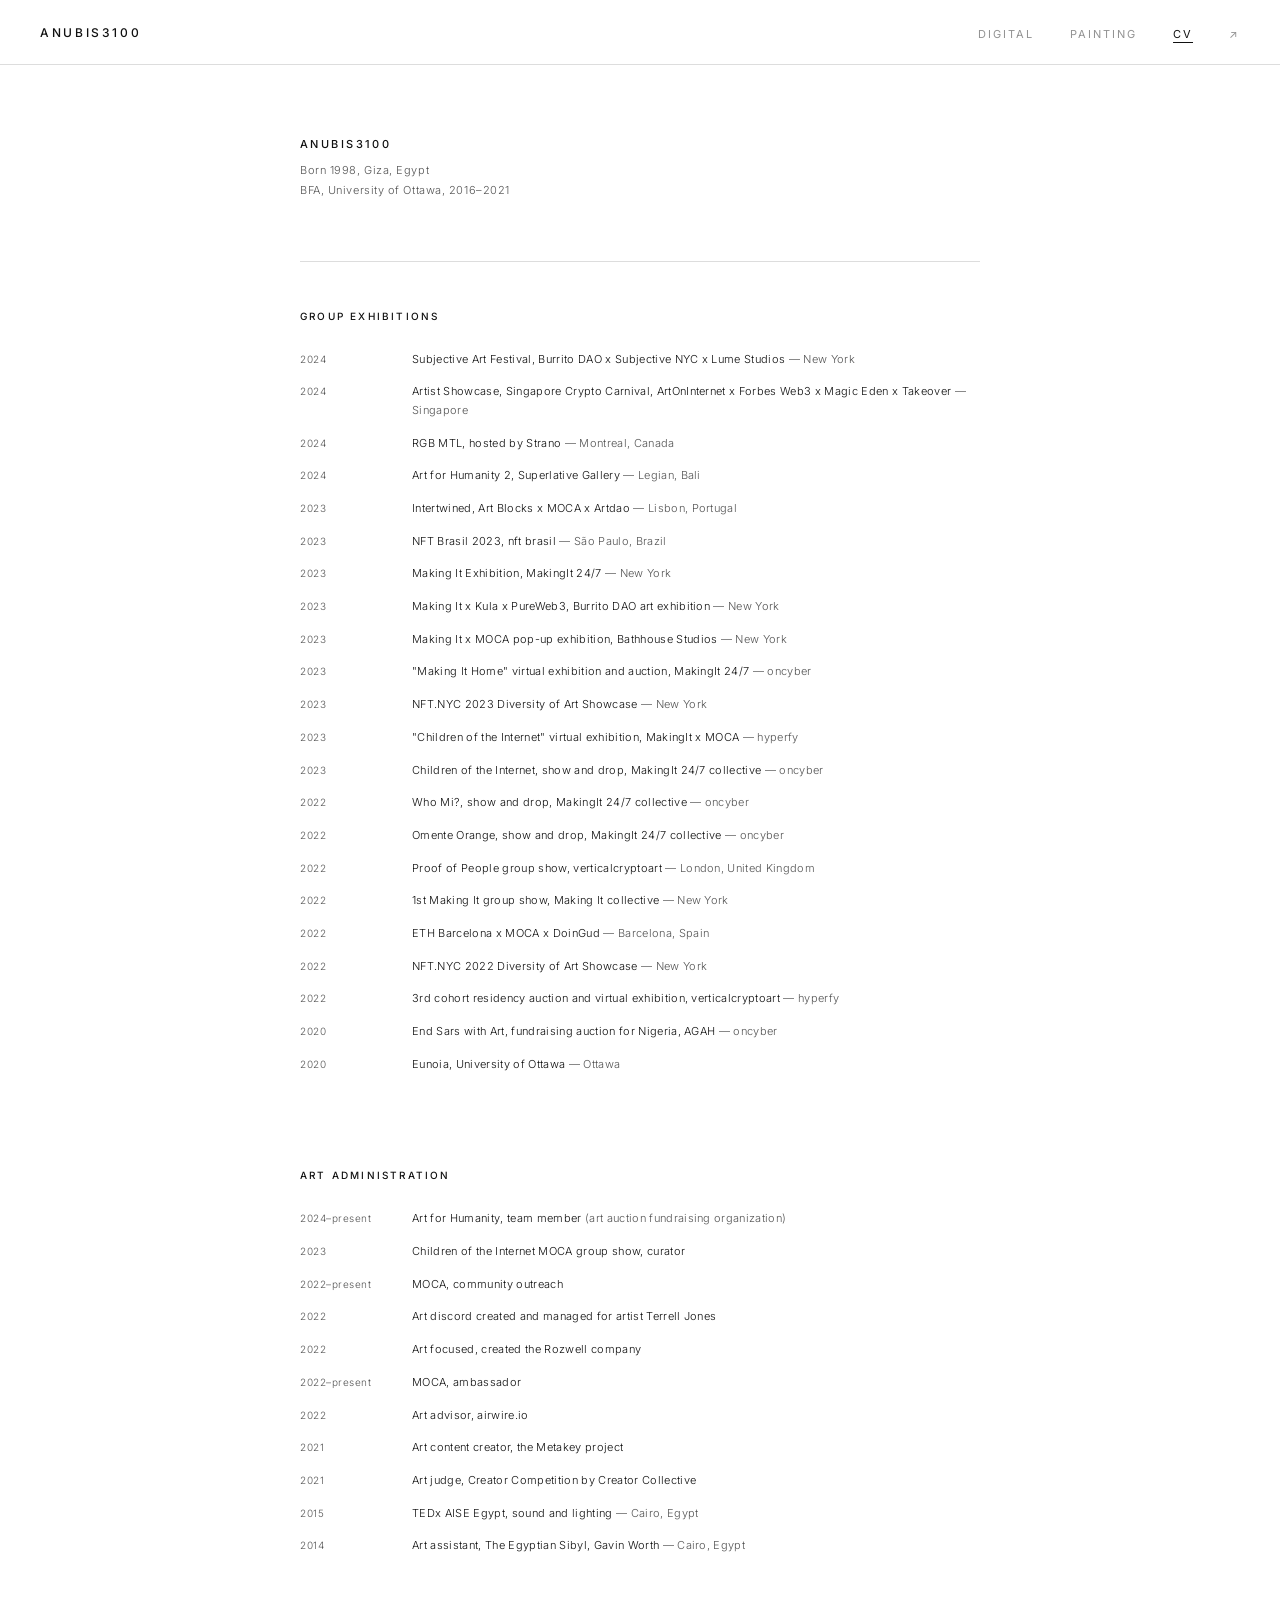
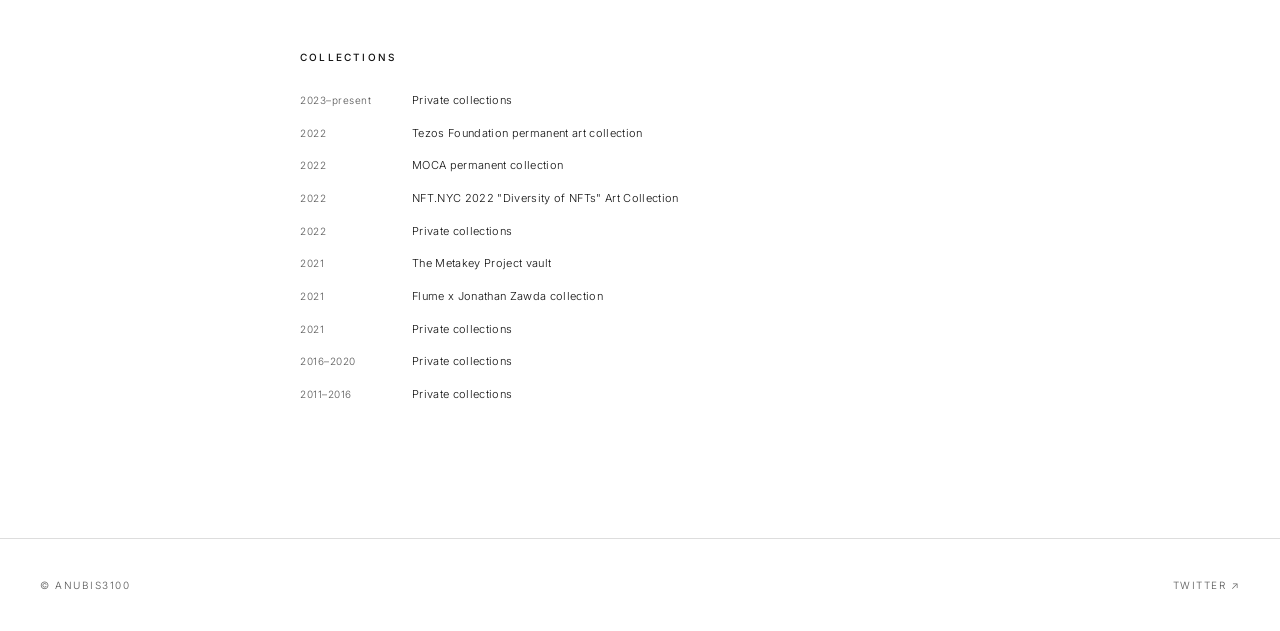
==== cv.html @ 8c72a59b "Add files via upload" ====
<!DOCTYPE html>
<html lang="en">
<head>
  <meta charset="UTF-8" />
  <meta name="viewport" content="width=device-width, initial-scale=1.0" />
  <link rel="icon" type="image/png" href="assets/favicon.png" />
  <title>anubis3100 — CV</title>
  <style>
    @import url('https://fonts.googleapis.com/css2?family=Inter:wght@300;400;500&display=swap');

    *, *::before, *::after { box-sizing: border-box; margin: 0; padding: 0; }

    :root {
      --bg: #ffffff;
      --ink: #111111;
      --mid: #555555;
      --faint: #dddddd;
    }

    body {
      background: var(--bg);
      color: var(--ink);
      font-family: 'Inter', -apple-system, BlinkMacSystemFont, 'Helvetica Neue', sans-serif;
    }

    /* ── nav ── */
    nav {
      position: fixed;
      top: 0; left: 0; right: 0;
      z-index: 200;
      background: var(--bg);
      display: flex;
      align-items: center;
      justify-content: space-between;
      padding: 22px 40px;
      border-bottom: 1px solid var(--faint);
    }

    .nav-logo {
      font-size: 12px;
      font-weight: 500;
      letter-spacing: 0.22em;
      text-transform: uppercase;
      text-decoration: none;
      color: var(--ink);
    }

    .nav-links {
      display: flex;
      align-items: center;
      gap: 36px;
      list-style: none;
    }

    .nav-links a {
      font-size: 11px;
      font-weight: 400;
      letter-spacing: 0.18em;
      text-transform: uppercase;
      text-decoration: none;
      color: var(--ink);
      opacity: 0.45;
      transition: opacity 0.2s;
    }

    .nav-links a:hover { opacity: 1; }
    .nav-links a.active {
      opacity: 1;
      text-decoration: underline;
      text-underline-offset: 4px;
    }

    /* ── painting dropdown ── */
    .nav-dropdown { position: relative; }
    .nav-dropdown > a { cursor: pointer; user-select: none; }
    .dropdown-menu {
      display: none;
      position: absolute;
      top: calc(100% + 16px);
      right: 0;
      background: var(--bg);
      border: 1px solid var(--faint);
      padding: 16px 20px;
      min-width: 120px;
      flex-direction: column;
      gap: 14px;
      z-index: 300;
    }
    .dropdown-menu.open { display: flex; }
    .dropdown-menu a {
      font-size: 11px;
      font-weight: 400;
      letter-spacing: 0.18em;
      text-transform: uppercase;
      text-decoration: none;
      color: var(--ink);
      opacity: 0.45;
      transition: opacity 0.2s;
      white-space: nowrap;
    }
    .dropdown-menu a:hover { opacity: 1; }
    .dropdown-menu a.active { opacity: 1; text-decoration: underline; text-underline-offset: 4px; }

    /* ── page ── */
    main {
      padding-top: 65px;
      max-width: 760px;
      margin: 0 auto;
      padding-left: 40px;
      padding-right: 40px;
      padding-bottom: 120px;
    }

    /* ── bio block ── */
    .bio {
      padding: 72px 0 60px;
      border-bottom: 1px solid var(--faint);
    }

    .bio-name {
      font-size: 11px;
      font-weight: 500;
      letter-spacing: 0.22em;
      text-transform: uppercase;
      color: var(--ink);
    }

    .bio-detail {
      margin-top: 10px;
      font-size: 11px;
      font-weight: 300;
      letter-spacing: 0.05em;
      color: var(--mid);
      line-height: 1.8;
    }

    /* ── cv section ── */
    .cv-section {
      padding: 48px 0 0;
    }

    .cv-section + .cv-section {
      border-top: none;
    }

    .cv-section-label {
      font-size: 10px;
      font-weight: 500;
      letter-spacing: 0.22em;
      text-transform: uppercase;
      color: var(--ink);
      margin-bottom: 28px;
    }

    /* ── entry rows ── */
    .cv-entry {
      display: grid;
      grid-template-columns: 80px 1fr;
      gap: 0 32px;
      margin-bottom: 14px;
      align-items: baseline;
    }

    .cv-year {
      font-size: 10px;
      font-weight: 300;
      letter-spacing: 0.05em;
      color: var(--mid);
      padding-top: 1px;
      white-space: nowrap;
    }

    .cv-text {
      font-size: 11px;
      font-weight: 300;
      letter-spacing: 0.03em;
      color: var(--ink);
      line-height: 1.7;
    }

    .cv-text em {
      font-style: normal;
      color: var(--mid);
    }

    /* ── download link ── */
    .download-row {
      margin-top: 64px;
      padding-top: 32px;
      border-top: 1px solid var(--faint);
    }

    .download-row a {
      font-size: 10px;
      font-weight: 400;
      letter-spacing: 0.18em;
      text-transform: uppercase;
      color: var(--ink);
      text-decoration: none;
      opacity: 0.5;
      transition: opacity 0.2s;
    }

    .download-row a:hover { opacity: 1; }

    /* ── footer ── */
    footer {
      padding: 40px;
      border-top: 1px solid var(--faint);
      display: flex;
      align-items: center;
      justify-content: space-between;
    }

    footer span {
      font-size: 10px;
      font-weight: 300;
      letter-spacing: 0.15em;
      text-transform: uppercase;
      color: var(--mid);
    }

    footer a {
      font-size: 10px;
      font-weight: 300;
      letter-spacing: 0.15em;
      text-transform: uppercase;
      color: var(--mid);
      text-decoration: none;
      transition: color 0.2s;
    }

    footer a:hover { color: var(--ink); }
  </style>
</head>
<body>

  <nav>
    <a class="nav-logo" href="index.html">anubis3100</a>
    <ul class="nav-links">
      <li><a href="index.html">Digital</a></li>
      <li class="nav-dropdown">
        <a id="painting-toggle">Painting</a>
        <div class="dropdown-menu" id="painting-menu">
          <a href="physical.html">Physical</a>
          <a href="studies.html">Studies</a>
        </div>
      </li>
      <li><a href="cv.html" class="active">CV</a></li>
      <li><a href="https://twitter.com/anubis_3100" target="_blank">↗</a></li>
    </ul>
  </nav>

  <main>

    <div class="bio">
      <p class="bio-name">anubis3100</p>
      <p class="bio-detail">Born 1998, Giza, Egypt<br>BFA, University of Ottawa, 2016–2021</p>
    </div>

    <!-- GROUP EXHIBITIONS -->
    <div class="cv-section">
      <p class="cv-section-label">Group Exhibitions</p>

      <div class="cv-entry">
        <span class="cv-year">2024</span>
        <span class="cv-text">Subjective Art Festival, Burrito DAO x Subjective NYC x Lume Studios <em>— New York</em></span>
      </div>
      <div class="cv-entry">
        <span class="cv-year">2024</span>
        <span class="cv-text">Artist Showcase, Singapore Crypto Carnival, ArtOnInternet x Forbes Web3 x Magic Eden x Takeover <em>— Singapore</em></span>
      </div>
      <div class="cv-entry">
        <span class="cv-year">2024</span>
        <span class="cv-text">RGB MTL, hosted by Strano <em>— Montreal, Canada</em></span>
      </div>
      <div class="cv-entry">
        <span class="cv-year">2024</span>
        <span class="cv-text">Art for Humanity 2, Superlative Gallery <em>— Legian, Bali</em></span>
      </div>
      <div class="cv-entry">
        <span class="cv-year">2023</span>
        <span class="cv-text">Intertwined, Art Blocks x MOCA x Artdao <em>— Lisbon, Portugal</em></span>
      </div>
      <div class="cv-entry">
        <span class="cv-year">2023</span>
        <span class="cv-text">NFT Brasil 2023, nft brasil <em>— São Paulo, Brazil</em></span>
      </div>
      <div class="cv-entry">
        <span class="cv-year">2023</span>
        <span class="cv-text">Making It Exhibition, MakingIt 24/7 <em>— New York</em></span>
      </div>
      <div class="cv-entry">
        <span class="cv-year">2023</span>
        <span class="cv-text">Making It x Kula x PureWeb3, Burrito DAO art exhibition <em>— New York</em></span>
      </div>
      <div class="cv-entry">
        <span class="cv-year">2023</span>
        <span class="cv-text">Making It x MOCA pop-up exhibition, Bathhouse Studios <em>— New York</em></span>
      </div>
      <div class="cv-entry">
        <span class="cv-year">2023</span>
        <span class="cv-text">"Making It Home" virtual exhibition and auction, MakingIt 24/7 <em>— oncyber</em></span>
      </div>
      <div class="cv-entry">
        <span class="cv-year">2023</span>
        <span class="cv-text">NFT.NYC 2023 Diversity of Art Showcase <em>— New York</em></span>
      </div>
      <div class="cv-entry">
        <span class="cv-year">2023</span>
        <span class="cv-text">"Children of the Internet" virtual exhibition, MakingIt x MOCA <em>— hyperfy</em></span>
      </div>
      <div class="cv-entry">
        <span class="cv-year">2023</span>
        <span class="cv-text">Children of the Internet, show and drop, MakingIt 24/7 collective <em>— oncyber</em></span>
      </div>
      <div class="cv-entry">
        <span class="cv-year">2022</span>
        <span class="cv-text">Who Mi?, show and drop, MakingIt 24/7 collective <em>— oncyber</em></span>
      </div>
      <div class="cv-entry">
        <span class="cv-year">2022</span>
        <span class="cv-text">Omente Orange, show and drop, MakingIt 24/7 collective <em>— oncyber</em></span>
      </div>
      <div class="cv-entry">
        <span class="cv-year">2022</span>
        <span class="cv-text">Proof of People group show, verticalcryptoart <em>— London, United Kingdom</em></span>
      </div>
      <div class="cv-entry">
        <span class="cv-year">2022</span>
        <span class="cv-text">1st Making It group show, Making It collective <em>— New York</em></span>
      </div>
      <div class="cv-entry">
        <span class="cv-year">2022</span>
        <span class="cv-text">ETH Barcelona x MOCA x DoinGud <em>— Barcelona, Spain</em></span>
      </div>
      <div class="cv-entry">
        <span class="cv-year">2022</span>
        <span class="cv-text">NFT.NYC 2022 Diversity of Art Showcase <em>— New York</em></span>
      </div>
      <div class="cv-entry">
        <span class="cv-year">2022</span>
        <span class="cv-text">3rd cohort residency auction and virtual exhibition, verticalcryptoart <em>— hyperfy</em></span>
      </div>
      <div class="cv-entry">
        <span class="cv-year">2020</span>
        <span class="cv-text">End Sars with Art, fundraising auction for Nigeria, AGAH <em>— oncyber</em></span>
      </div>
      <div class="cv-entry">
        <span class="cv-year">2020</span>
        <span class="cv-text">Eunoia, University of Ottawa <em>— Ottawa</em></span>
      </div>
    </div>

    <!-- ART ADMINISTRATION -->
    <div class="cv-section" style="margin-top:48px;">
      <p class="cv-section-label">Art Administration</p>

      <div class="cv-entry">
        <span class="cv-year">2024–present</span>
        <span class="cv-text">Art for Humanity, team member <em>(art auction fundraising organization)</em></span>
      </div>
      <div class="cv-entry">
        <span class="cv-year">2023</span>
        <span class="cv-text">Children of the Internet MOCA group show, curator</span>
      </div>
      <div class="cv-entry">
        <span class="cv-year">2022–present</span>
        <span class="cv-text">MOCA, community outreach</span>
      </div>
      <div class="cv-entry">
        <span class="cv-year">2022</span>
        <span class="cv-text">Art discord created and managed for artist Terrell Jones</span>
      </div>
      <div class="cv-entry">
        <span class="cv-year">2022</span>
        <span class="cv-text">Art focused, created the Rozwell company</span>
      </div>
      <div class="cv-entry">
        <span class="cv-year">2022–present</span>
        <span class="cv-text">MOCA, ambassador</span>
      </div>
      <div class="cv-entry">
        <span class="cv-year">2022</span>
        <span class="cv-text">Art advisor, airwire.io</span>
      </div>
      <div class="cv-entry">
        <span class="cv-year">2021</span>
        <span class="cv-text">Art content creator, the Metakey project</span>
      </div>
      <div class="cv-entry">
        <span class="cv-year">2021</span>
        <span class="cv-text">Art judge, Creator Competition by Creator Collective</span>
      </div>
      <div class="cv-entry">
        <span class="cv-year">2015</span>
        <span class="cv-text">TEDx AISE Egypt, sound and lighting <em>— Cairo, Egypt</em></span>
      </div>
      <div class="cv-entry">
        <span class="cv-year">2014</span>
        <span class="cv-text">Art assistant, The Egyptian Sibyl, Gavin Worth <em>— Cairo, Egypt</em></span>
      </div>
    </div>

    <!-- COLLECTIONS -->
    <div class="cv-section" style="margin-top:48px;">
      <p class="cv-section-label">Collections</p>

      <div class="cv-entry">
        <span class="cv-year">2023–present</span>
        <span class="cv-text">Private collections</span>
      </div>
      <div class="cv-entry">
        <span class="cv-year">2022</span>
        <span class="cv-text">Tezos Foundation permanent art collection</span>
      </div>
      <div class="cv-entry">
        <span class="cv-year">2022</span>
        <span class="cv-text">MOCA permanent collection</span>
      </div>
      <div class="cv-entry">
        <span class="cv-year">2022</span>
        <span class="cv-text">NFT.NYC 2022 "Diversity of NFTs" Art Collection</span>
      </div>
      <div class="cv-entry">
        <span class="cv-year">2022</span>
        <span class="cv-text">Private collections</span>
      </div>
      <div class="cv-entry">
        <span class="cv-year">2021</span>
        <span class="cv-text">The Metakey Project vault</span>
      </div>
      <div class="cv-entry">
        <span class="cv-year">2021</span>
        <span class="cv-text">Flume x Jonathan Zawda collection</span>
      </div>
      <div class="cv-entry">
        <span class="cv-year">2021</span>
        <span class="cv-text">Private collections</span>
      </div>
      <div class="cv-entry">
        <span class="cv-year">2016–2020</span>
        <span class="cv-text">Private collections</span>
      </div>
      <div class="cv-entry">
        <span class="cv-year">2011–2016</span>
        <span class="cv-text">Private collections</span>
      </div>
    </div>


  </main>

  <footer>
    <span>&copy; anubis3100</span>
    <a href="https://twitter.com/anubis_3100" target="_blank">Twitter ↗</a>
  </footer>

  <script>
    const paintingToggle = document.getElementById('painting-toggle');
    const paintingMenu = document.getElementById('painting-menu');
    paintingToggle.addEventListener('click', e => { e.stopPropagation(); paintingMenu.classList.toggle('open'); });
    document.addEventListener('click', () => paintingMenu.classList.remove('open'));
  </script>
</body>
</html>
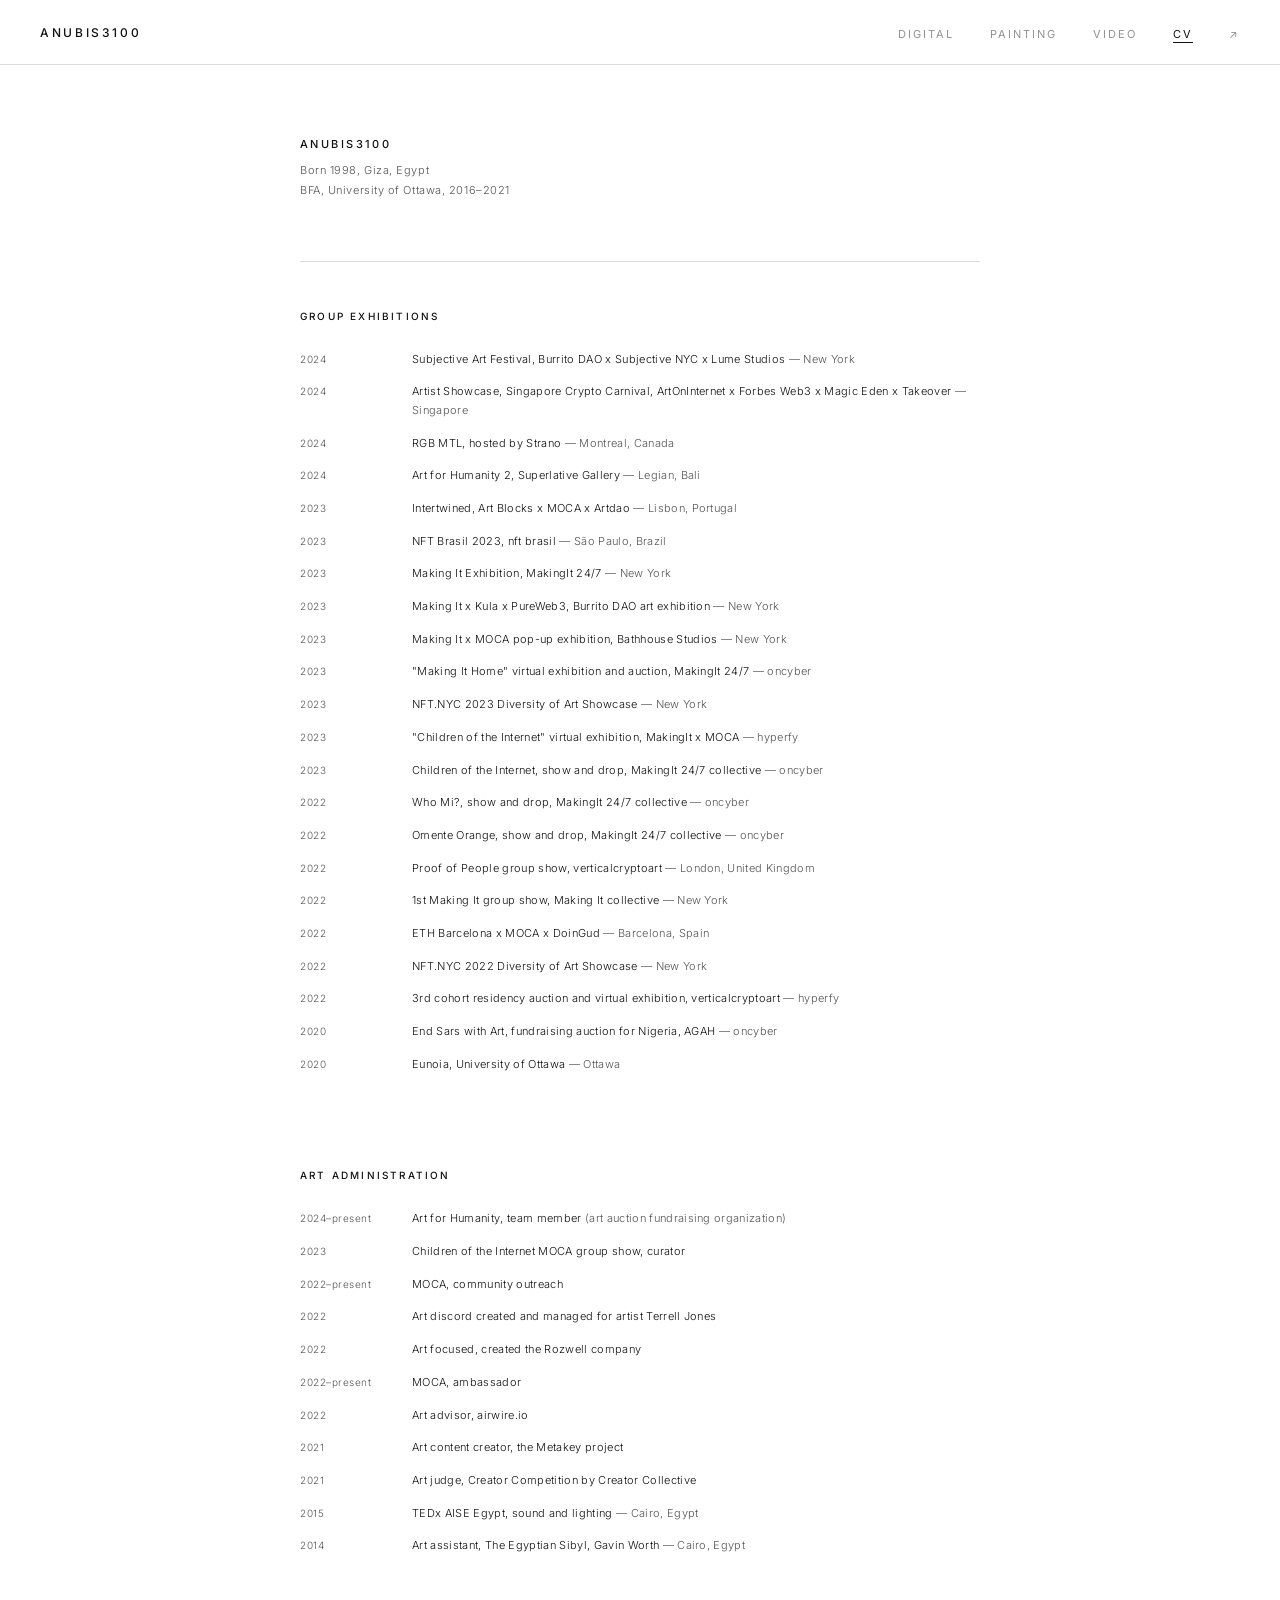
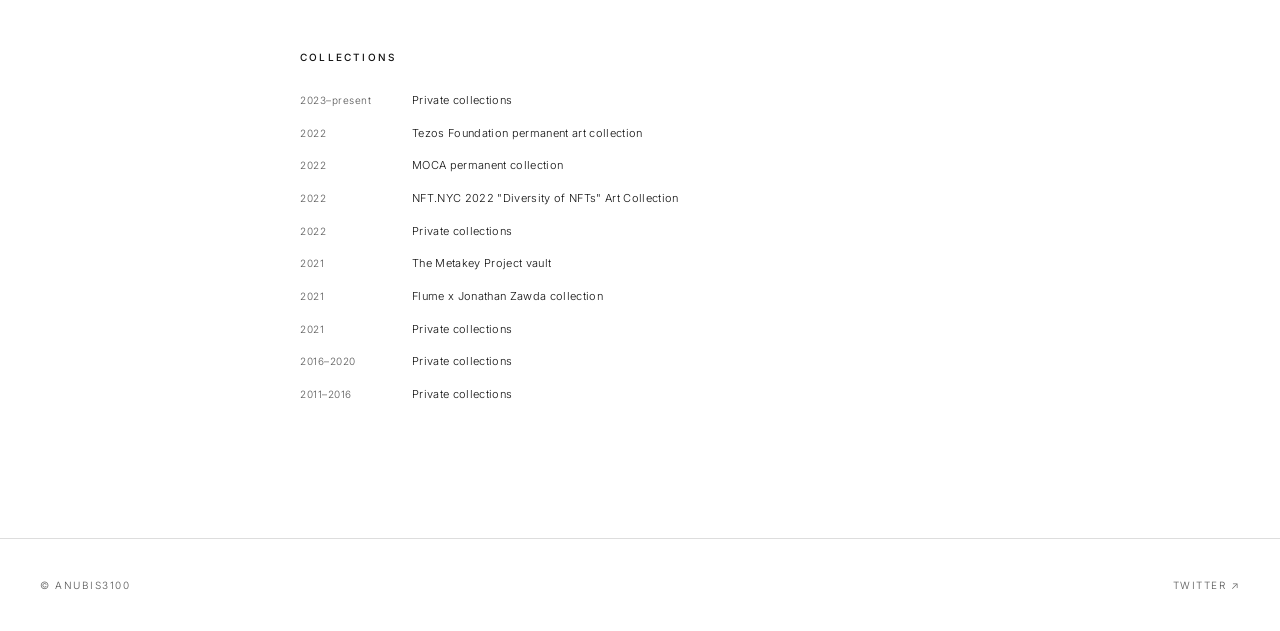
==== commit f7b2d118: "Add files via upload" ====
--- a/cv.html
+++ b/cv.html
@@ -231,6 +231,95 @@
     }
 
     footer a:hover { color: var(--ink); }
+
+    /* ── hamburger button ── */
+    .nav-burger {
+      display: none;
+      background: none;
+      border: none;
+      cursor: pointer;
+      padding: 4px;
+      flex-direction: column;
+      gap: 5px;
+      flex-shrink: 0;
+    }
+    .nav-burger span {
+      display: block;
+      width: 22px;
+      height: 1.5px;
+      background: var(--ink);
+      transition: transform 0.2s, opacity 0.2s;
+    }
+    .nav-burger.open span:nth-child(1) { transform: translateY(6.5px) rotate(45deg); }
+    .nav-burger.open span:nth-child(2) { opacity: 0; }
+    .nav-burger.open span:nth-child(3) { transform: translateY(-6.5px) rotate(-45deg); }
+
+    /* ── tablet (768px – 1024px) ── */
+    @media (max-width: 1024px) and (min-width: 768px) {
+      nav { padding: 20px 28px; }
+      .nav-links { gap: 24px; }
+      footer { padding: 32px 28px; }
+      main { padding-left: 28px; padding-right: 28px; }
+    }
+
+    /* ── mobile (< 768px) ── */
+    @media (max-width: 767px) {
+      nav { padding: 16px 20px; }
+
+      .nav-burger { display: flex; }
+
+      .nav-links {
+        display: none;
+        position: absolute;
+        top: 100%;
+        left: 0;
+        right: 0;
+        background: var(--bg);
+        border-bottom: 1px solid var(--faint);
+        flex-direction: column;
+        gap: 0;
+        padding: 0 20px;
+      }
+      .nav-links.mobile-open { display: flex; }
+      .nav-links > li {
+        padding: 14px 0;
+        border-bottom: 1px solid var(--faint);
+        width: 100%;
+      }
+      .nav-links > li:last-child { border-bottom: none; }
+      .nav-links a { font-size: 12px; letter-spacing: 0.14em; }
+
+      .nav-dropdown { position: static; }
+      .dropdown-menu {
+        position: static !important;
+        display: flex !important;
+        border: none;
+        padding: 10px 0 4px 16px;
+        min-width: auto;
+        gap: 12px;
+      }
+      .dropdown-menu a { font-size: 11px; }
+
+      /* cv layout */
+      main {
+        padding-top: 65px;
+        padding-left: 20px;
+        padding-right: 20px;
+        padding-bottom: 80px;
+      }
+
+      .bio { padding: 48px 0 36px; }
+
+      .cv-entry {
+        grid-template-columns: 1fr;
+        gap: 3px;
+        margin-bottom: 18px;
+      }
+
+      .cv-year { color: var(--mid); }
+
+      footer { padding: 24px 20px; flex-direction: column; gap: 8px; align-items: flex-start; }
+    }
   </style>
 </head>
 <body>
@@ -246,9 +335,13 @@
           <a href="studies.html">Studies</a>
         </div>
       </li>
+      <li><a href="video.html">Video</a></li>
       <li><a href="cv.html" class="active">CV</a></li>
       <li><a href="https://twitter.com/anubis_3100" target="_blank">↗</a></li>
     </ul>
+    <button class="nav-burger" id="nav-burger" aria-label="Menu">
+      <span></span><span></span><span></span>
+    </button>
   </nav>
 
   <main>
@@ -459,8 +552,25 @@
   <script>
     const paintingToggle = document.getElementById('painting-toggle');
     const paintingMenu = document.getElementById('painting-menu');
-    paintingToggle.addEventListener('click', e => { e.stopPropagation(); paintingMenu.classList.toggle('open'); });
-    document.addEventListener('click', () => paintingMenu.classList.remove('open'));
+    paintingToggle.addEventListener('click', e => {
+      e.stopPropagation();
+      if (window.innerWidth >= 768) paintingMenu.classList.toggle('open');
+    });
+
+    // ── mobile nav ──────────────────────────────────────────────
+    const navBurger = document.getElementById('nav-burger');
+    const navLinksList = document.querySelector('.nav-links');
+    navBurger.addEventListener('click', e => {
+      e.stopPropagation();
+      navBurger.classList.toggle('open');
+      navLinksList.classList.toggle('mobile-open');
+    });
+
+    document.addEventListener('click', () => {
+      paintingMenu.classList.remove('open');
+      navBurger.classList.remove('open');
+      navLinksList.classList.remove('mobile-open');
+    });
   </script>
 </body>
 </html>
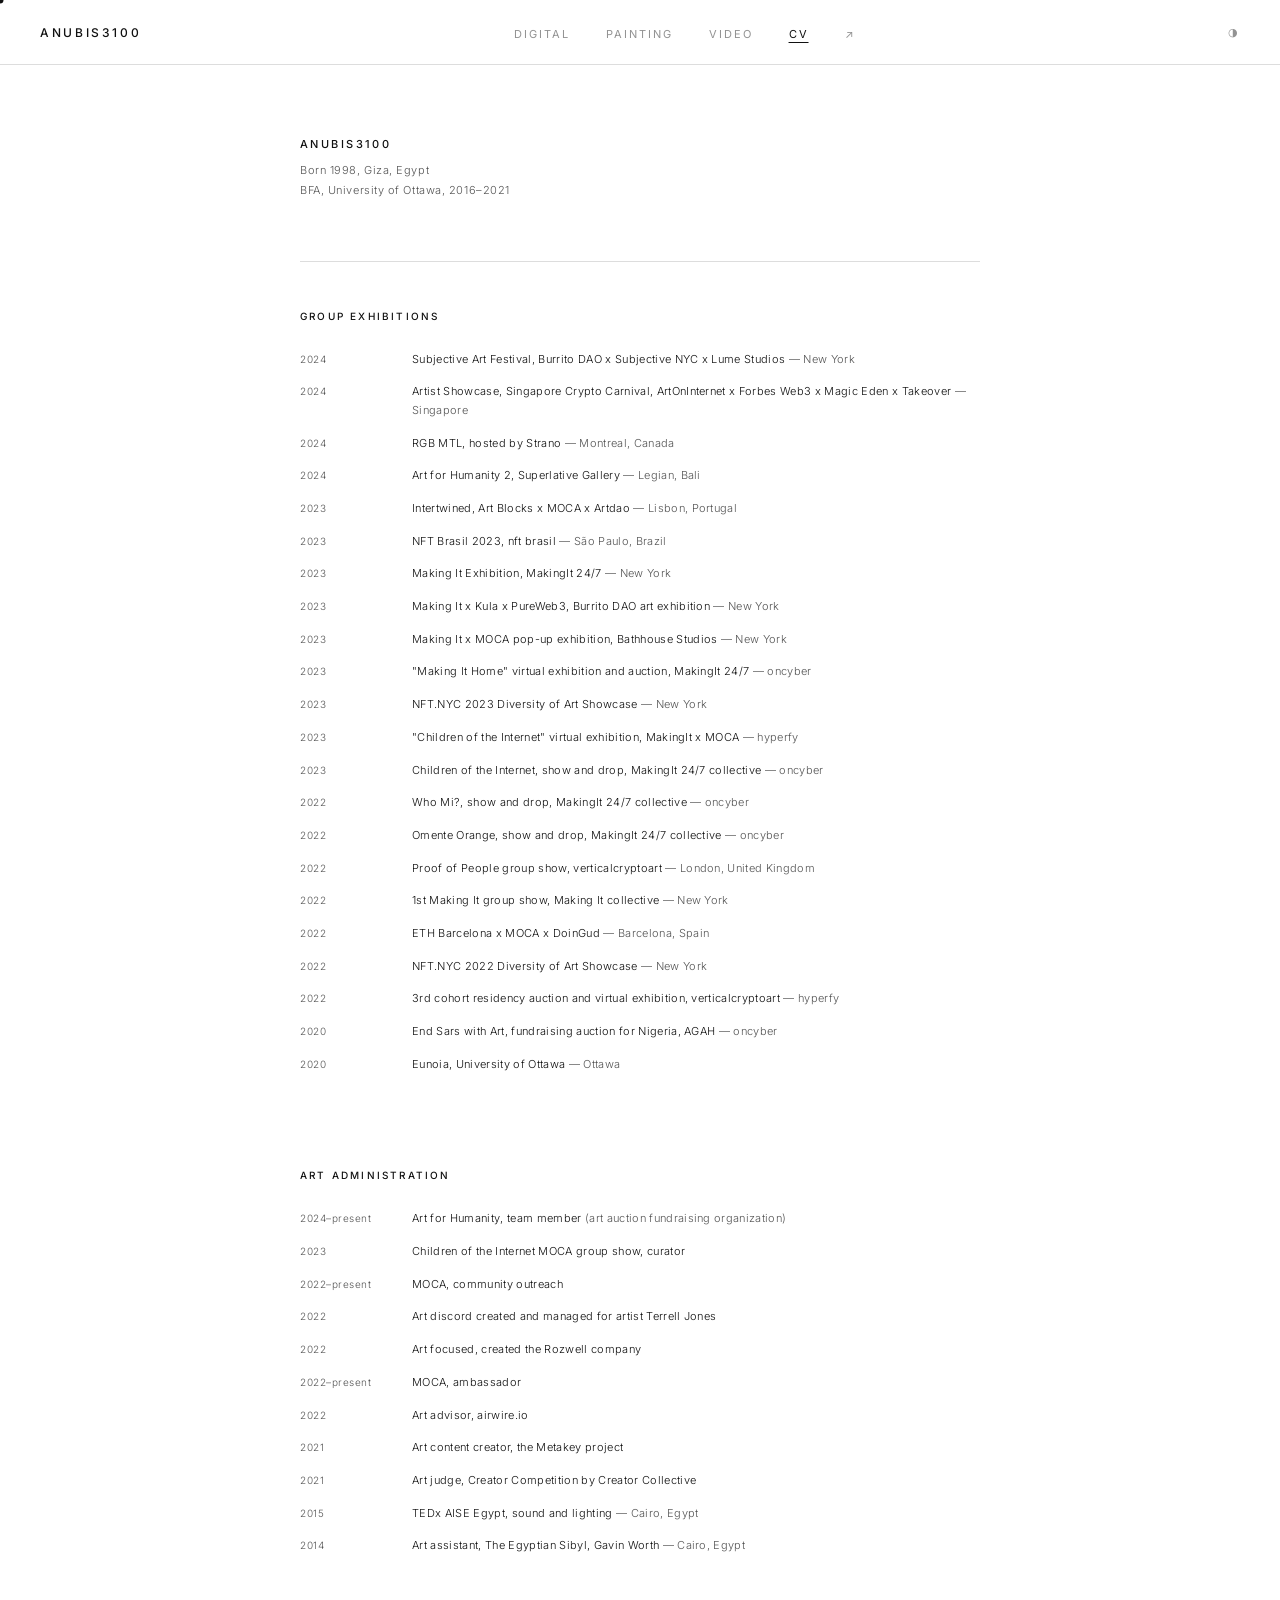
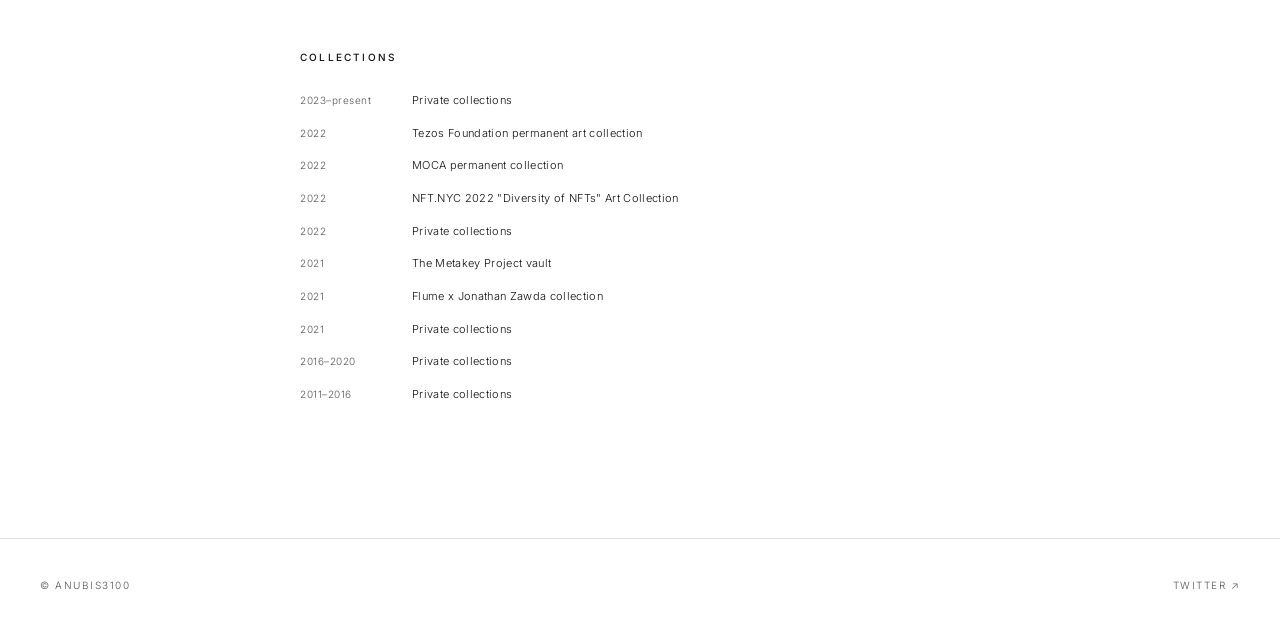
==== commit bd81a3a4: "Add files via upload" ====
--- a/cv.html
+++ b/cv.html
@@ -320,6 +320,60 @@
 
       footer { padding: 24px 20px; flex-direction: column; gap: 8px; align-items: flex-start; }
     }
+
+    /* ── dark mode ── */
+    body { transition: background-color 0.3s ease, color 0.3s ease; }
+    body.dark {
+      --bg: #0f0f0f;
+      --ink: #eeeeee;
+      --mid: #888888;
+      --faint: #2a2a2a;
+    }
+
+    /* ── theme toggle ── */
+    .theme-toggle {
+      background: none;
+      border: none;
+      font-family: inherit;
+      font-size: 11px;
+      font-weight: 400;
+      letter-spacing: 0.18em;
+      text-transform: uppercase;
+      color: var(--ink);
+      opacity: 0.45;
+      transition: opacity 0.2s;
+      padding: 0;
+      flex-shrink: 0;
+    }
+    .theme-toggle:hover { opacity: 1; }
+
+    /* ── custom cursor ── */
+    * { cursor: none !important; }
+    .cursor-dot {
+      position: fixed;
+      width: 7px;
+      height: 7px;
+      background: var(--ink);
+      border-radius: 50%;
+      pointer-events: none;
+      z-index: 99999;
+      transform: translate(-50%, -50%);
+      transition: width 0.18s ease, height 0.18s ease, opacity 0.18s ease, background 0.3s ease;
+      top: 0; left: 0;
+    }
+    .cursor-dot.expanded { width: 28px; height: 28px; opacity: 0.25; }
+
+    /* ── page transitions ── */
+    @keyframes pgFadeIn {
+      from { opacity: 0; transform: translateY(6px); }
+      to   { opacity: 1; transform: translateY(0); }
+    }
+    @keyframes pgFadeOut {
+      from { opacity: 1; }
+      to   { opacity: 0; }
+    }
+    body { animation: pgFadeIn 0.4s ease both; }
+    body.leaving { animation: pgFadeOut 0.25s ease both; }
   </style>
 </head>
 <body>
@@ -339,6 +393,7 @@
       <li><a href="cv.html" class="active">CV</a></li>
       <li><a href="https://twitter.com/anubis_3100" target="_blank">↗</a></li>
     </ul>
+    <button class="theme-toggle" id="theme-toggle" aria-label="Toggle dark mode">◑</button>
     <button class="nav-burger" id="nav-burger" aria-label="Menu">
       <span></span><span></span><span></span>
     </button>
@@ -571,6 +626,41 @@
       navBurger.classList.remove('open');
       navLinksList.classList.remove('mobile-open');
     });
+
+    // ── custom cursor ─────────────────────────────────────────────
+    const cursorDot = document.createElement('div');
+    cursorDot.className = 'cursor-dot';
+    document.body.appendChild(cursorDot);
+    document.addEventListener('mousemove', e => {
+      cursorDot.style.left = e.clientX + 'px';
+      cursorDot.style.top = e.clientY + 'px';
+    });
+    document.addEventListener('mouseleave', () => cursorDot.style.opacity = '0');
+    document.addEventListener('mouseenter', () => cursorDot.style.opacity = '');
+    document.querySelectorAll('a, button, .artwork, [role="button"]').forEach(el => {
+      el.addEventListener('mouseenter', () => cursorDot.classList.add('expanded'));
+      el.addEventListener('mouseleave', () => cursorDot.classList.remove('expanded'));
+    });
+
+    // ── page transitions ──────────────────────────────────────────
+    document.querySelectorAll('a[href]').forEach(link => {
+      if (link.target === '_blank') return;
+      const href = link.getAttribute('href');
+      if (!href || href.startsWith('#') || href.startsWith('http') || href.startsWith('mailto')) return;
+      link.addEventListener('click', function(e) {
+        e.preventDefault();
+        document.body.classList.add('leaving');
+        setTimeout(() => { window.location.href = this.getAttribute('href'); }, 260);
+      });
+    });
+
+    // ── dark mode ─────────────────────────────────────────────────
+    const themeToggle = document.getElementById('theme-toggle');
+    if (localStorage.getItem('theme') === 'dark') document.body.classList.add('dark');
+    themeToggle.addEventListener('click', () => {
+      document.body.classList.toggle('dark');
+      localStorage.setItem('theme', document.body.classList.contains('dark') ? 'dark' : 'light');
+    });
   </script>
 </body>
 </html>
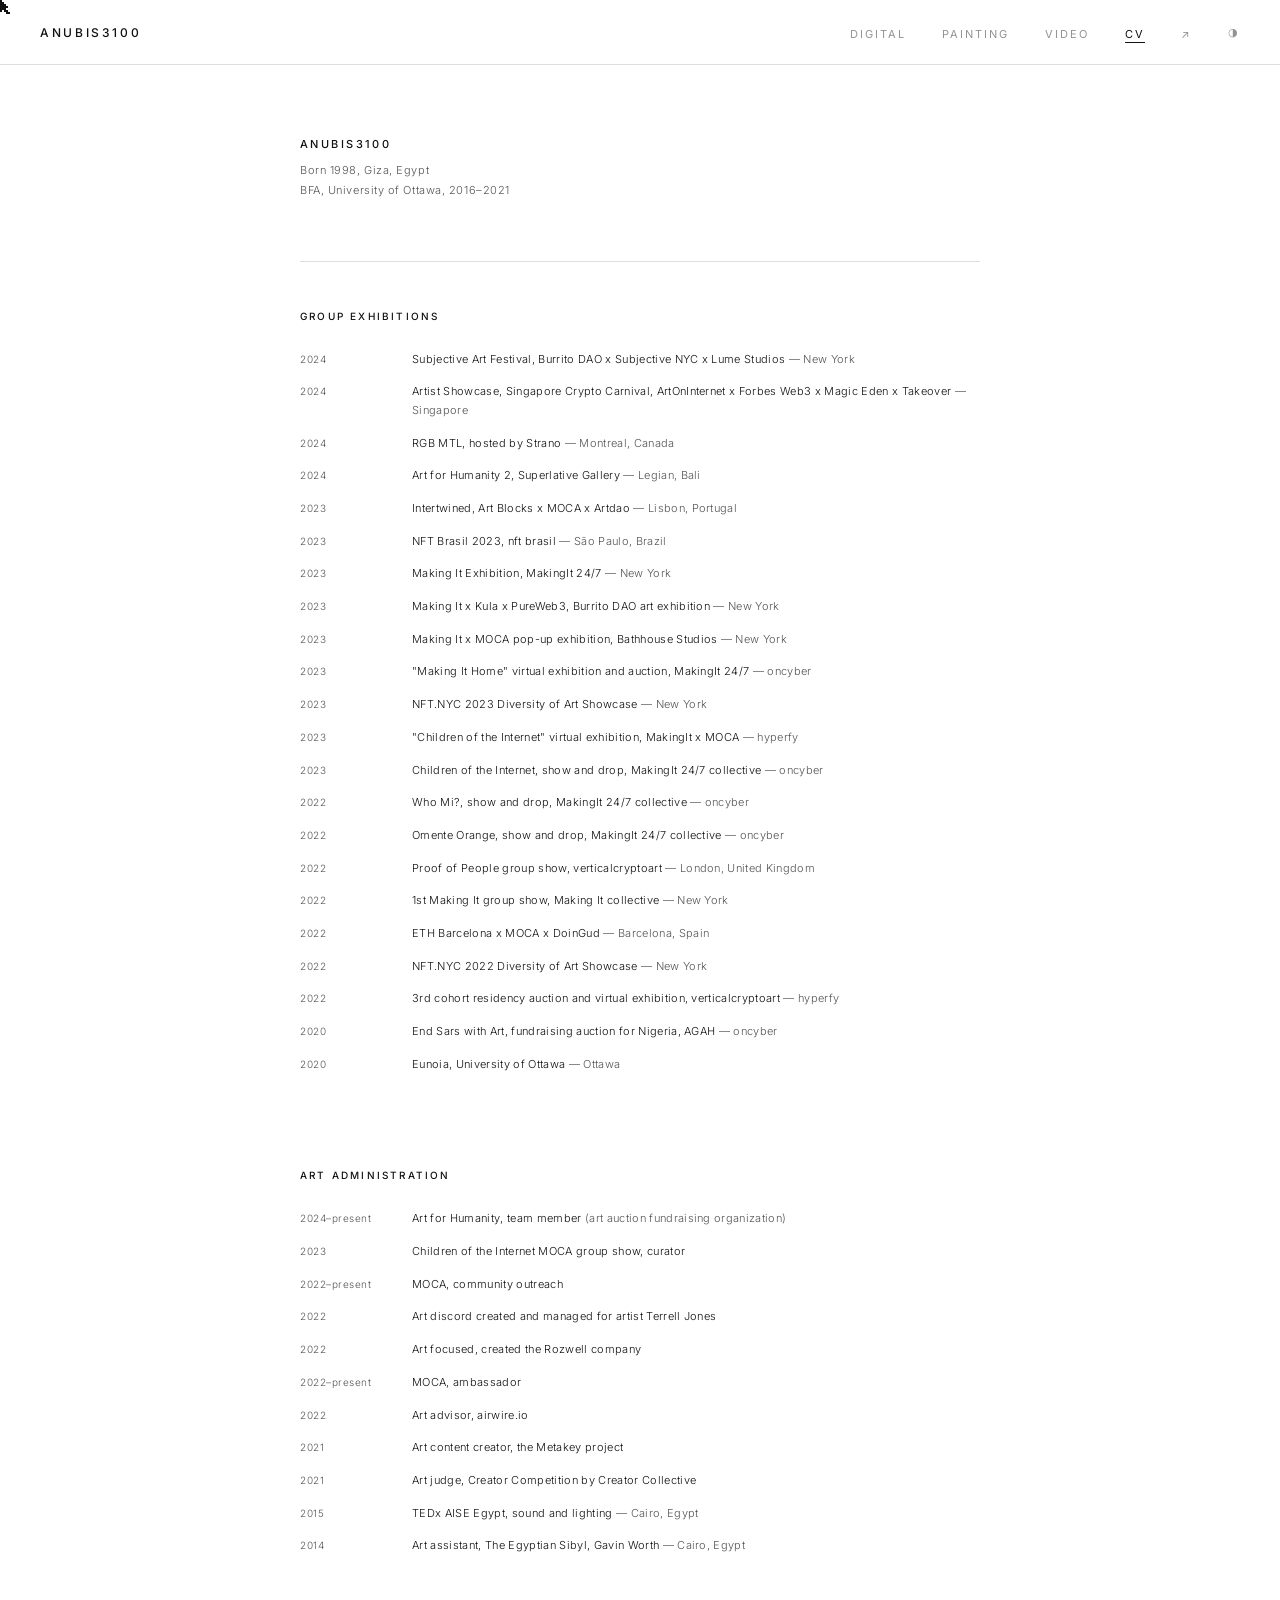
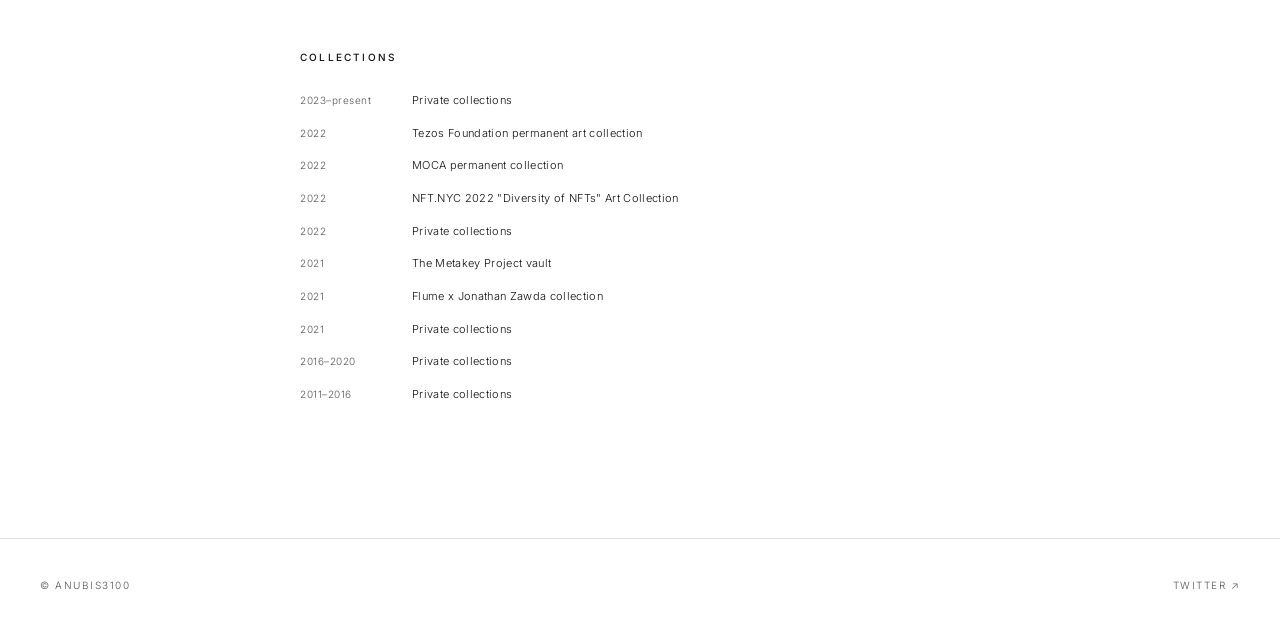
==== commit 343d8fa7: "Add files via upload" ====
--- a/cv.html
+++ b/cv.html
@@ -231,6 +231,13 @@
     }
 
     footer a:hover { color: var(--ink); }
+
+    /* ── nav right group ── */
+    .nav-right {
+      display: flex;
+      align-items: center;
+      gap: 36px;
+    }
 
     /* ── hamburger button ── */
     .nav-burger {
@@ -347,21 +354,33 @@
     }
     .theme-toggle:hover { opacity: 1; }
 
-    /* ── custom cursor ── */
+    /* ── custom cursor (pixel art) ── */
     * { cursor: none !important; }
+    :root { --cursor-outline: rgba(255,255,255,0.85); }
+    body.dark { --cursor-outline: rgba(0,0,0,0.75); }
     .cursor-dot {
       position: fixed;
-      width: 7px;
-      height: 7px;
+      width: 2px;
+      height: 2px;
       background: var(--ink);
-      border-radius: 50%;
       pointer-events: none;
       z-index: 99999;
-      transform: translate(-50%, -50%);
-      transition: width 0.18s ease, height 0.18s ease, opacity 0.18s ease, background 0.3s ease;
       top: 0; left: 0;
-    }
-    .cursor-dot.expanded { width: 28px; height: 28px; opacity: 0.25; }
+      image-rendering: pixelated;
+      box-shadow:
+        0px 2px 0 0 var(--ink),
+        2px 2px 0 0 var(--ink),
+        0px 4px 0 0 var(--ink), 2px 4px 0 0 var(--ink), 4px 4px 0 0 var(--ink),
+        0px 6px 0 0 var(--ink), 2px 6px 0 0 var(--ink), 4px 6px 0 0 var(--ink), 6px 6px 0 0 var(--ink),
+        0px 8px 0 0 var(--ink), 2px 8px 0 0 var(--ink), 4px 8px 0 0 var(--ink),
+        0px 10px 0 0 var(--ink), 4px 10px 0 0 var(--ink), 6px 10px 0 0 var(--ink),
+        6px 12px 0 0 var(--ink), 8px 12px 0 0 var(--ink);
+      filter:
+        drop-shadow(1px 0px 0 var(--cursor-outline))
+        drop-shadow(-1px 0px 0 var(--cursor-outline))
+        drop-shadow(0px 1px 0 var(--cursor-outline))
+        drop-shadow(0px -1px 0 var(--cursor-outline));
+    }
 
     /* ── page transitions ── */
     @keyframes pgFadeIn {
@@ -380,7 +399,8 @@
 
   <nav>
     <a class="nav-logo" href="index.html">anubis3100</a>
-    <ul class="nav-links">
+    <div class="nav-right">
+      <ul class="nav-links">
       <li><a href="index.html">Digital</a></li>
       <li class="nav-dropdown">
         <a id="painting-toggle">Painting</a>
@@ -392,8 +412,9 @@
       <li><a href="video.html">Video</a></li>
       <li><a href="cv.html" class="active">CV</a></li>
       <li><a href="https://twitter.com/anubis_3100" target="_blank">↗</a></li>
-    </ul>
-    <button class="theme-toggle" id="theme-toggle" aria-label="Toggle dark mode">◑</button>
+      </ul>
+      <button class="theme-toggle" id="theme-toggle" aria-label="Toggle dark mode">◑</button>
+    </div>
     <button class="nav-burger" id="nav-burger" aria-label="Menu">
       <span></span><span></span><span></span>
     </button>
@@ -637,10 +658,7 @@
     });
     document.addEventListener('mouseleave', () => cursorDot.style.opacity = '0');
     document.addEventListener('mouseenter', () => cursorDot.style.opacity = '');
-    document.querySelectorAll('a, button, .artwork, [role="button"]').forEach(el => {
-      el.addEventListener('mouseenter', () => cursorDot.classList.add('expanded'));
-      el.addEventListener('mouseleave', () => cursorDot.classList.remove('expanded'));
-    });
+
 
     // ── page transitions ──────────────────────────────────────────
     document.querySelectorAll('a[href]').forEach(link => {
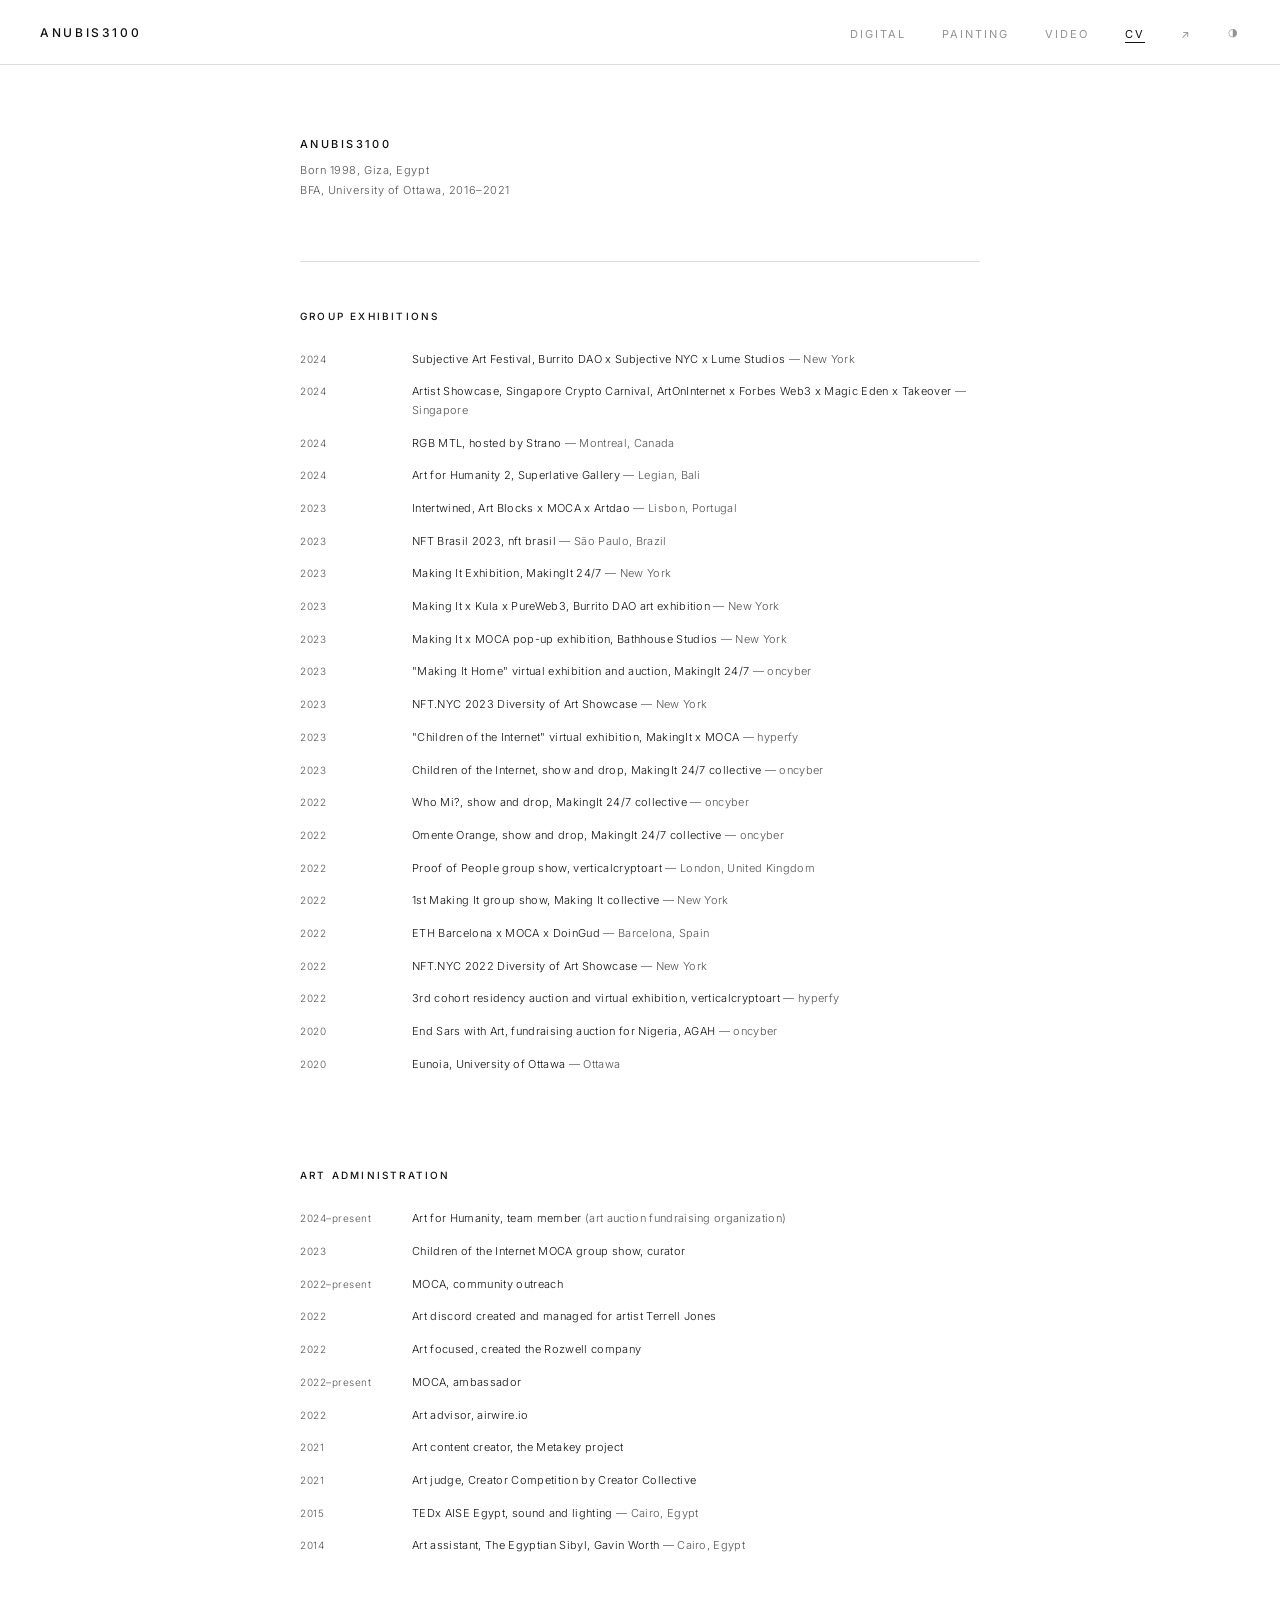
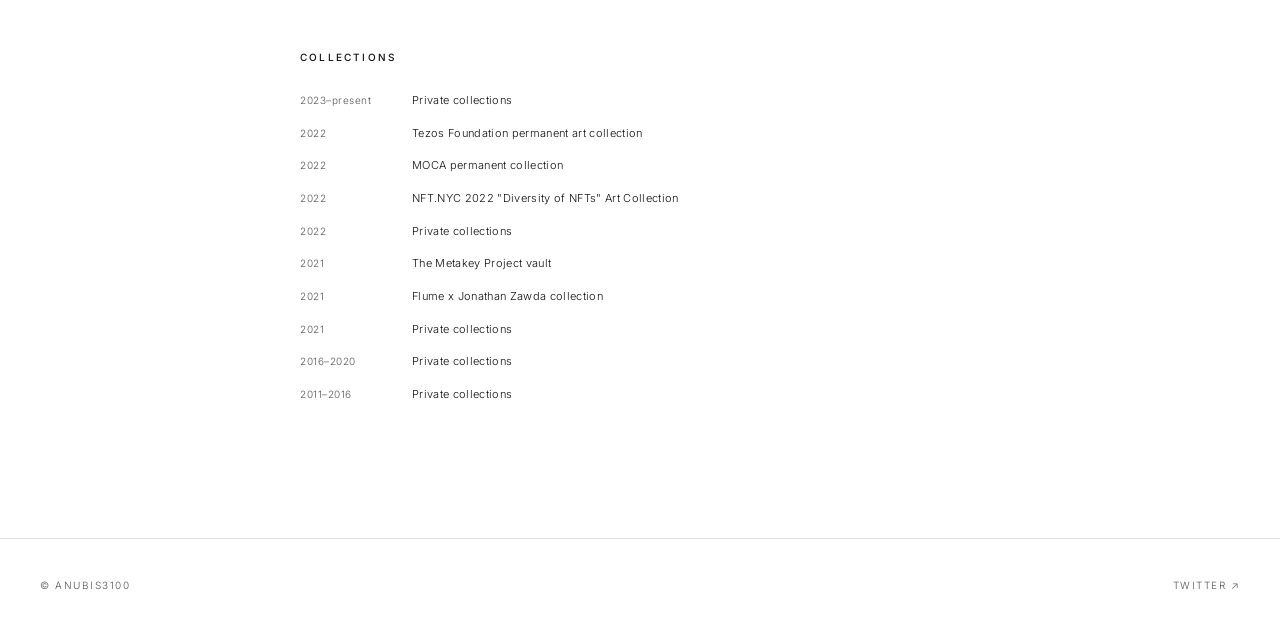
==== commit de095f42: "Add files via upload" ====
--- a/cv.html
+++ b/cv.html
@@ -651,13 +651,13 @@
     // ── custom cursor ─────────────────────────────────────────────
     const cursorDot = document.createElement('div');
     cursorDot.className = 'cursor-dot';
+    cursorDot.style.left = '-100px';
+    cursorDot.style.top = '-100px';
     document.body.appendChild(cursorDot);
-    document.addEventListener('mousemove', e => {
+    window.addEventListener('mousemove', e => {
       cursorDot.style.left = e.clientX + 'px';
       cursorDot.style.top = e.clientY + 'px';
     });
-    document.addEventListener('mouseleave', () => cursorDot.style.opacity = '0');
-    document.addEventListener('mouseenter', () => cursorDot.style.opacity = '');
 
 
     // ── page transitions ──────────────────────────────────────────
